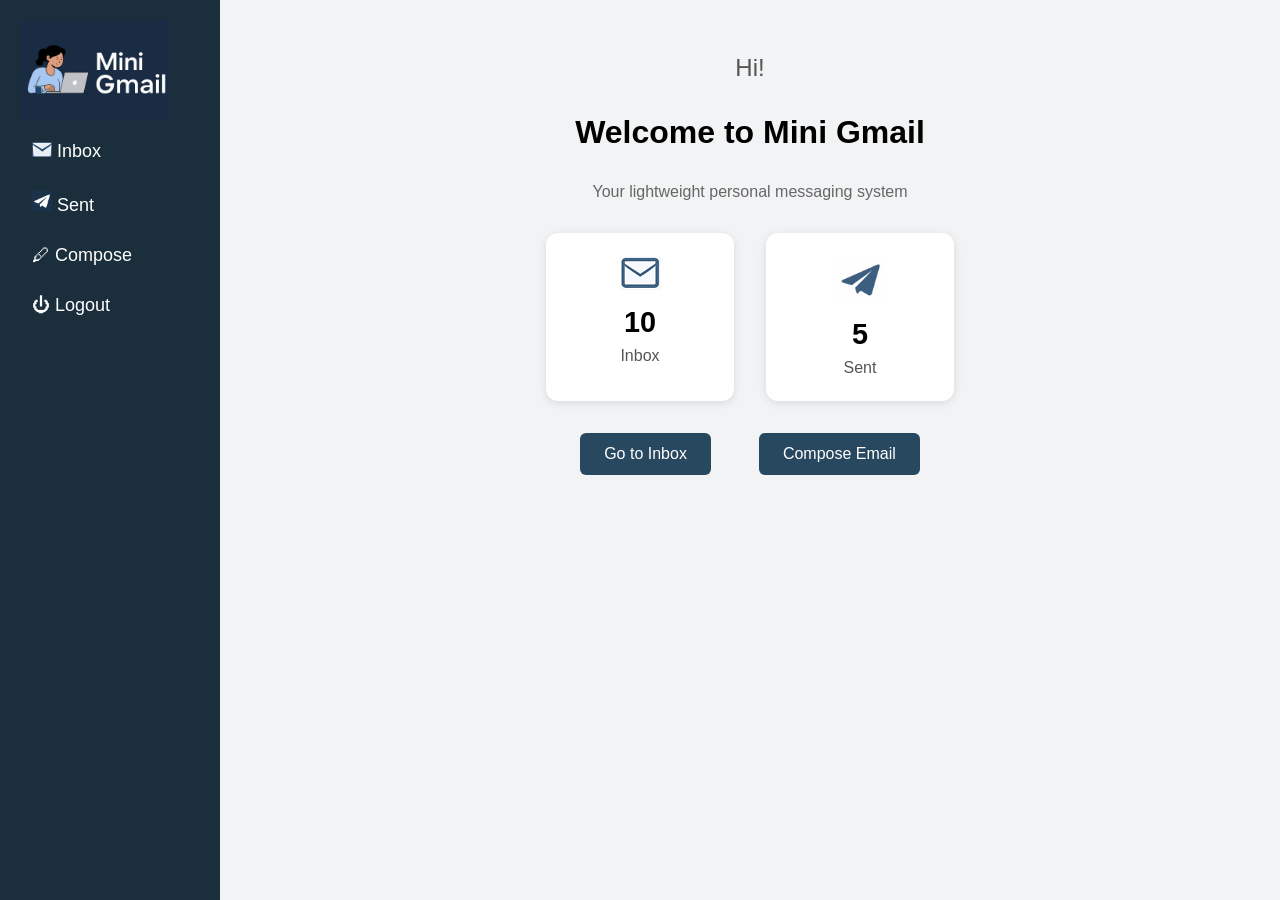
==== frontEnd/home.html @ e7645a88 "Initial commit with full project" ====
<!DOCTYPE html>
<html lang="en">
<head>
  <meta charset="UTF-8" />
  <title>Mini Gmail</title>
  <link rel="stylesheet" href="home.css" />
</head>
<body>
  <div class="container">
    <aside class="sidebar">
      <img src="images/MiniGmail_Logo.png" alt="Mini Gmail Logo" width="150px">
      <nav>
        <a href="inbox.html" id="inboxLink"><img src="images/Inbox_NavBar.png" width="20px">  Inbox</a>
        <a href="sent.html" id="sentLink"><img src="images/Send_NavBar2.png" width="20px">   Sent</a>
<!--        <a href="sent.html" id="sentLink">📤 Sent</a>-->
        <a href="compose.html" id="composeLink">🖊 Compose</a>
<!--        <a href="compose.html" id="composeLink"><img src="images/Compose.png" width="20px">Compose</a>-->
        <a href="login.html" id="logout">⏻ Logout</a>
      </nav>
    </aside>

    <main class="main-content" id="mainContent">
      <p class="greeting" id="greeting">Hi!</p>
      <h1>Welcome to Mini Gmail</h1>
      <p class="subtitle">Your lightweight personal messaging system</p>

      <div class="cards">
        <div class="card">
          <div class="icon"><img src="images/Inbox_main.png"></div>
          <div class="count">10</div>
          <div class="label">Inbox</div>
        </div>
        <div class="card">
          <div class="icon"><img src="images/Sent_home2.png" width="45px"></div>
          <div class="count">5</div>
          <div class="label">Sent</div>
        </div>
      </div>

      <div class="actions">
        <a href="inbox.html" class="btn">Go to Inbox</a>
        <a href="compose.html" class="btn">Compose Email</a>
      </div>
    </main>
  </div>

  <script src="script.js"></script>
</body>
</html>
---- frontEnd/home.css ----
body {
  margin: 0;
  font-family: 'Segoe UI', sans-serif;
  background: linear-gradient(to right, #d3e5f6, #f0f4f8);
}

.container {
  display: flex;
  height: 100vh;
}

.sidebar {
  background-color: #1a2e3b;
  color: white;
  width: 220px;
  padding: 20px;
  box-sizing: border-box;
}

.sidebar h2 {
  margin-bottom: 30px;
  font-size: 22px;
}

.sidebar nav a {
  display: block;
  color: white;
  text-decoration: none;
  padding: 12px 0;
  margin: 5px 0;
  border-radius: 6px;
  padding-left: 12px;
  transition: background 0.2s;
  font-size: large;
}


.sidebar nav a:hover,
.sidebar nav a.active {
  background-color: #2f4554;
   color: white;
}

.main-content {
  background-image: url("MiniGmailBackground.png");
  flex: 1;
  padding: 30px 50px;
  background-color: #f1f3f4;
  overflow-y: auto;

}

.main-content h1 {
  display: flex;
  justify-content: center;
  gap: 2rem;
  margin-bottom: 2rem;
}


.greeting {
  font-size: 1.5rem;
  color: #555;
  display: flex;
  justify-content: center;
  gap: 2rem;
  margin-bottom: 2rem;
  cursor: pointer;
}

h1 {
  font-size: 2rem;
  margin-bottom: 0.5rem;
}

.subtitle {
  color: #666;
  margin-bottom: 2rem;

  display: flex;
  justify-content: center;
  gap: 2rem;
  
}

.cards {
  display: flex;
  justify-content: center;
  gap: 2rem;
  margin-bottom: 2rem;
}

.card {
  background-color: white;
  padding: 1.5rem;
  border-radius: 12px;
  width: 140px;
  box-shadow: 0 2px 10px rgba(0,0,0,0.1);
  text-align: center;
}

.card .icon {
  font-size: 2rem;
}

.card .count {
  font-size: 1.8rem;
  font-weight: bold;
  margin: 0.5rem 0;
}

.card .label {
  color: #555;
}

.actions{
   display: flex;
  justify-content: center;
  gap: 2rem;
  margin-bottom: 2rem;
}

.actions .btn {
  display: inline-block;
  background-color: #27485e;
  color: white;
  padding: 0.75rem 1.5rem;
  border-radius: 6px;
  text-decoration: none;
  margin: 0 0.5rem;
  transition: background 0.3s;

}

.actions .btn:hover {
  background-color: #285bb5;
}

table {
  width: 100%;
  border-collapse: collapse;
  background: white;
  border-radius: 10px;
  box-shadow: 0 2px 6px rgba(0, 0, 0, 0.1);
}

thead {
  background-color: #f6f6f6;
}

th, td {
  text-align: left;
  padding: 16px;
  font-size: 15px;

  white-space: nowrap;        /* prevent wrapping */
  overflow: hidden;           /* hide anything beyond cell width */
  text-overflow: ellipsis;    /* show "..." if text overflows */
  max-width: 250px;           /* you can adjust this width */
}

tbody tr:nth-child(even) {
  background-color: #f6f6f6; 
}

tbody tr {
  cursor: pointer;
  transition: background-color 0.3s ease;
}


tbody tr:hover {
  background-color: #e0e7f0;
}

@media (max-width: 768px) {
  .sidebar {
    width: 180px;
  }

  .main-content {
    padding: 20px;
  }
}

    .compose-header {
      background-color: #f1f3f4;
      padding: 12px 16px;
      border-bottom: 1px solid #ccc;
      font-size: x-large;
      font-family: 'Segoe UI', sans-serif;
    }

    .compose-body {
      padding: 16px;
    }

    .compose-body input,
    .compose-body textarea {
      width: 100%;
      margin-bottom: 12px;
      padding: 10px;
      border: 1px solid #ddd;
      border-radius: 4px;
      font-size: 14px;

    }

    .compose-footer {
      padding: 12px 16px;
     /* border-top: 1px solid #ccc; */
      /* background-color: #f1f3f4; */
      display: flex;
      justify-content: flex-start;
    }

    .compose-footer button {
      background-color: #27485e;
      color: white;
      border: solid white 2px;
      padding: 6.5px 12px;
      border-radius: 6px;
      font-size: 14px;
      cursor: pointer;
     

    }

    .compose-footer button:hover {
      background-color: white;
      color: #27485e;
      border: solid #27485e 2px;
       font-weight: bold;
    }

    .editable-body {
      min-height: 200px;
      border: 1px solid #ccc;
      padding: 10px;
      outline: none;
      font-size: 1rem;
      background-color: white;
    }

    .editable-body:empty:before {
      content: attr(data-placeholder);
      color: #aaa;
    }


.data-msg{
    border: 1px solid #ccc;
    border-radius: 4px;
    padding: 10px;
    background-color: white;


}
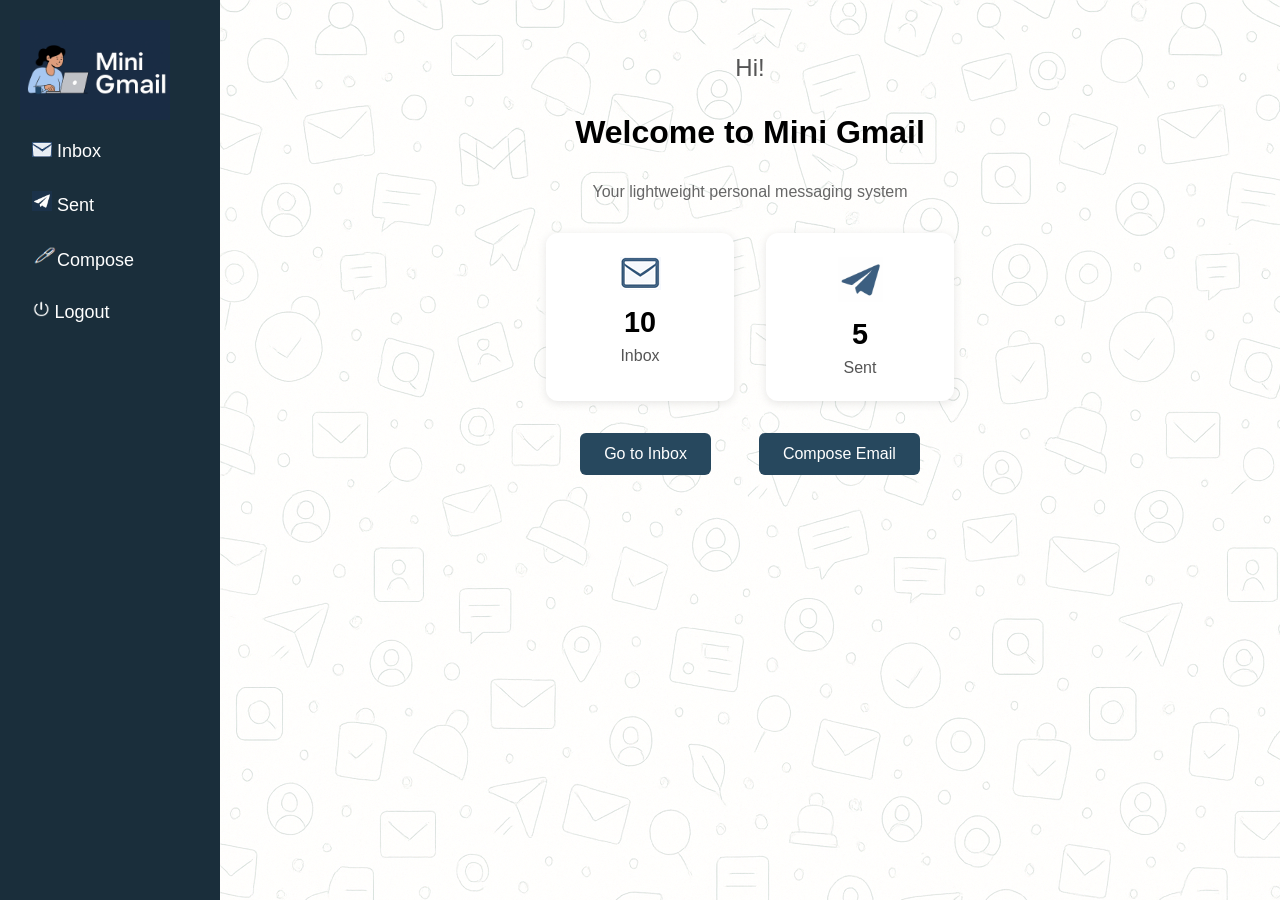
==== commit 01b707cf: "modified background, icons of msg page" ====
--- a/frontEnd/home.html
+++ b/frontEnd/home.html
@@ -13,9 +13,9 @@
         <a href="inbox.html" id="inboxLink"><img src="images/Inbox_NavBar.png" width="20px">  Inbox</a>
         <a href="sent.html" id="sentLink"><img src="images/Send_NavBar2.png" width="20px">   Sent</a>
 <!--        <a href="sent.html" id="sentLink">📤 Sent</a>-->
-        <a href="compose.html" id="composeLink">🖊 Compose</a>
+        <a href="compose.html" id="composeLink"><img src="images/composeIcon.png"width="25px">Compose</a>
 <!--        <a href="compose.html" id="composeLink"><img src="images/Compose.png" width="20px">Compose</a>-->
-        <a href="login.html" id="logout">⏻ Logout</a>
+        <a href="login.html" id="logout"><img src="images/logoutIcon2.png"width="17.5px" height="17.5px"> Logout</a>
       </nav>
     </aside>
 
--- a/frontEnd/home.css
+++ b/frontEnd/home.css
@@ -42,7 +42,7 @@
 }
 
 .main-content {
-  background-image: url("MiniGmailBackground.png");
+  background-image: url("images/MiniGmailBackground.png");
   flex: 1;
   padding: 30px 50px;
   background-color: #f1f3f4;
@@ -196,14 +196,15 @@
     }
 
     .compose-body input,
-    .compose-body textarea {
+    .compose-body textarea,
+    .compose-body .editable-body {
       width: 100%;
       margin-bottom: 12px;
       padding: 10px;
       border: 1px solid #ddd;
       border-radius: 4px;
       font-size: 14px;
-
+      box-sizing: border-box;
     }
 
     .compose-footer {
@@ -235,7 +236,7 @@
 
     .editable-body {
       min-height: 200px;
-      border: 1px solid #ccc;
+      border: 2px solid #ccc;
       padding: 10px;
       outline: none;
       font-size: 1rem;
